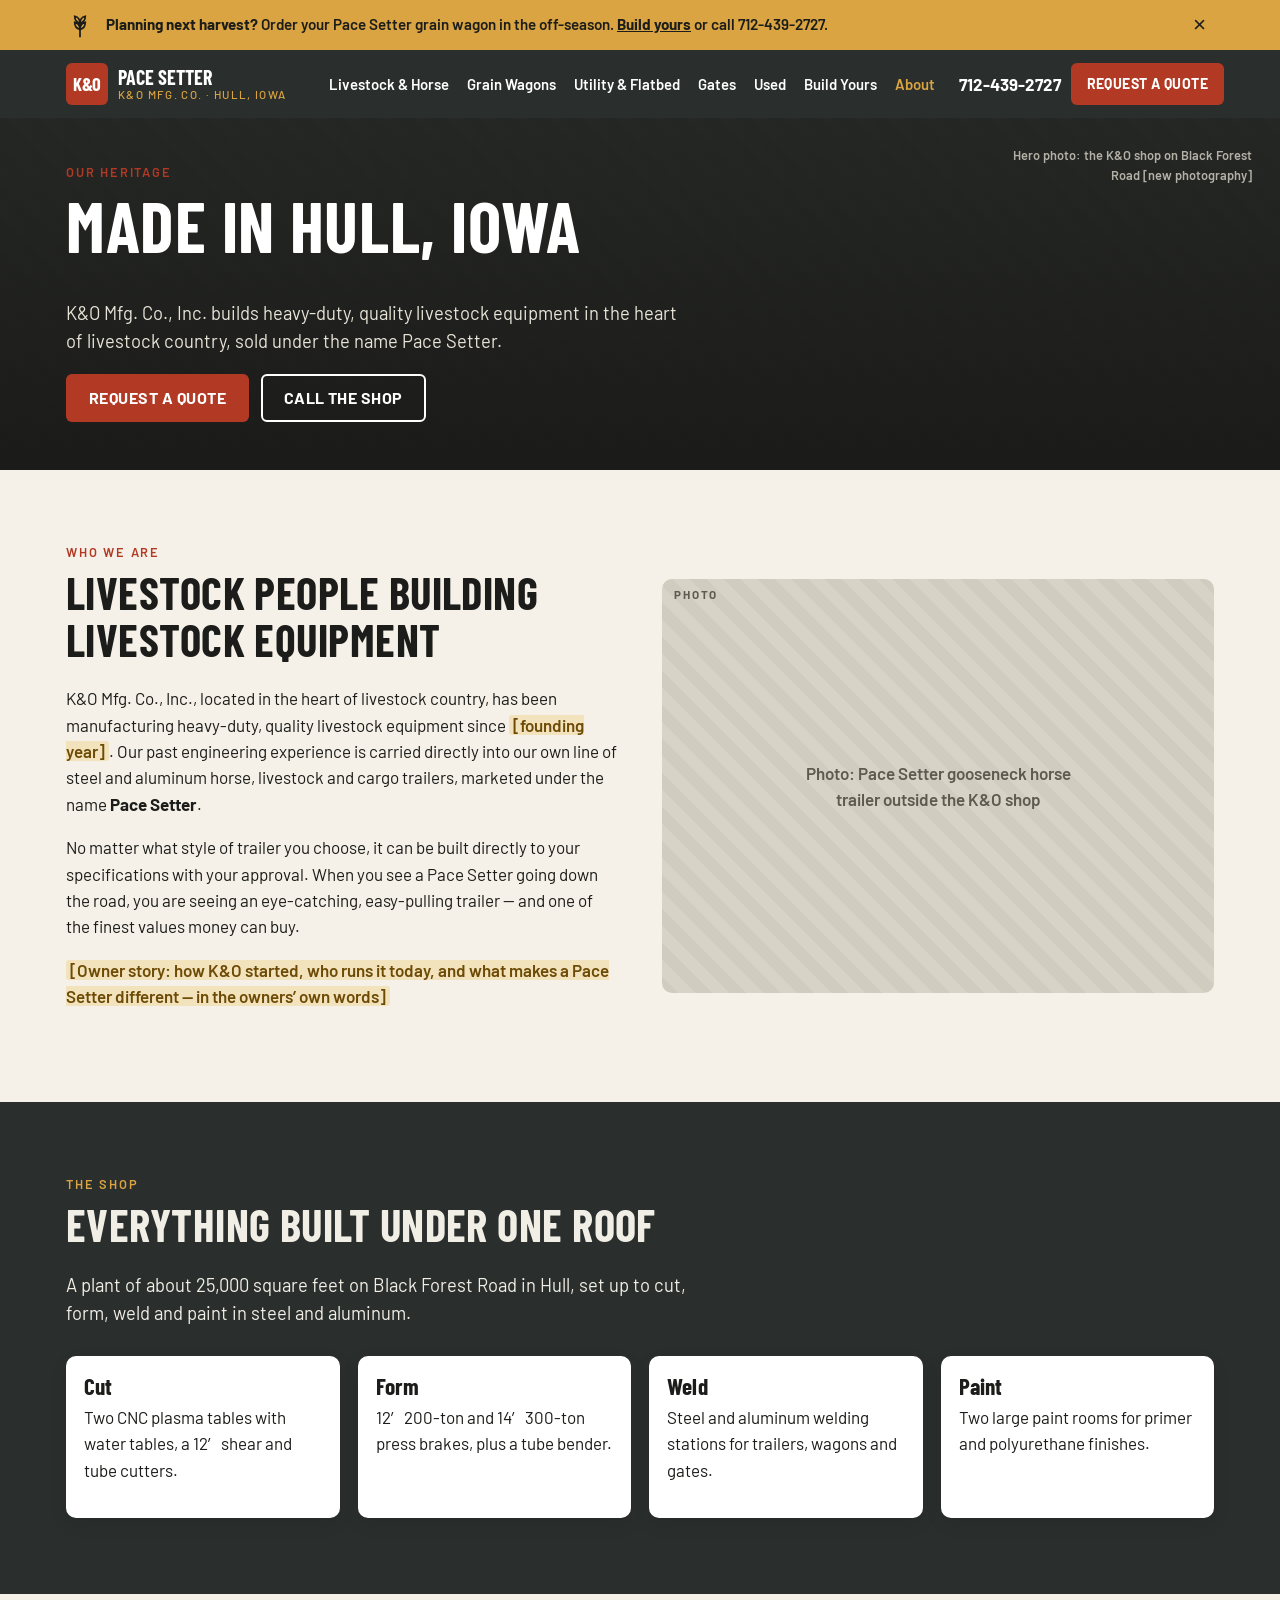
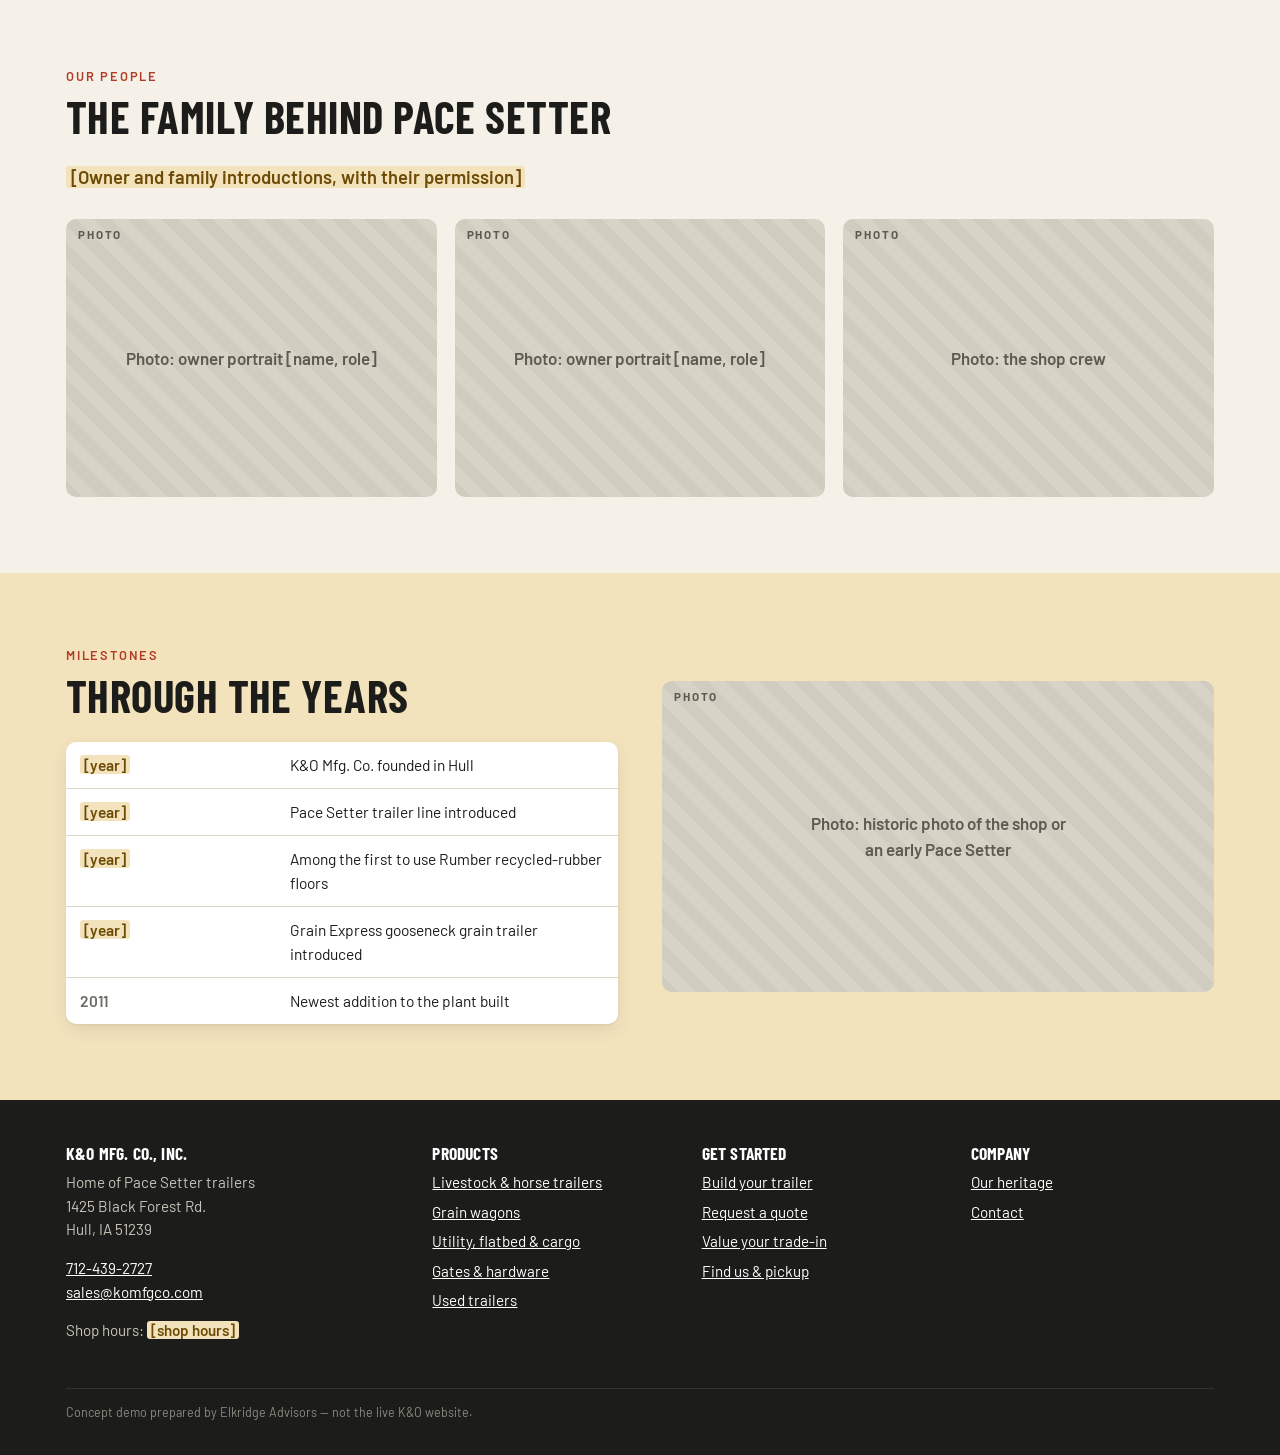
==== about.html @ 64f4004f "K&O concept demo website Co-Authored-By: Claude Opus 5.5 <noreply@anthropic.com>" ====
<!DOCTYPE html>
<html lang="en">
<head>
<meta charset="utf-8">
<meta name="viewport" content="width=device-width, initial-scale=1">
<title>About K&amp;O &amp; Pace Setter | Pace Setter Trailers by K&amp;O Mfg. Co.</title>
<meta name="description" content="K&O Mfg. Co., Inc. of Hull, Iowa, builder of Pace Setter trailers, grain wagons and livestock equipment.">
<link rel="preconnect" href="https://fonts.googleapis.com">
<link rel="preconnect" href="https://fonts.gstatic.com" crossorigin>
<link href="https://fonts.googleapis.com/css2?family=Barlow:wght@400;500;600;700&family=Barlow+Condensed:wght@600;700&display=swap" rel="stylesheet">
<link rel="stylesheet" href="assets/site.css">
<script src="assets/site.js" defer></script>
</head>
<body>
<a href="#main" class="ph-text" style="position:absolute;left:-9999px">Skip to content</a>
<div class="harvest" id="harvest-banner" role="region" aria-label="Seasonal notice">
  <div class="wrap">
    <svg class="harvest-icon" viewBox="0 0 32 32" aria-hidden="true"><path d="M16 30V10M16 14c-4-1-6-4-6-8 4 1 6 4 6 8zm0 0c4-1 6-4 6-8-4 1-6 4-6 8zm0 7c-4-1-6-4-6-8 4 1 6 4 6 8zm0 0c4-1 6-4 6-8-4 1-6 4-6 8z" fill="none" stroke="#1c1d1a" stroke-width="2"/></svg>
    <div class="msg"></div>
    <button class="close" type="button" aria-label="Dismiss notice">&times;</button>
  </div>
</div>
<header class="site-header">
  <div class="wrap">
    <a class="brand" href="index.html" aria-label="K&amp;O Mfg. Co. home">
      <span class="brand-mark">K&amp;O</span>
      <span class="brand-name">Pace Setter<small>K&amp;O Mfg. Co. &middot; Hull, Iowa</small></span>
    </a>
    <button class="nav-toggle" type="button" aria-expanded="false" aria-controls="site-nav" aria-label="Menu">&#9776;</button>
    <nav class="site-nav" id="site-nav" aria-label="Main"><a href="livestock-horse-trailers.html">Livestock &amp; Horse</a><a href="grain-wagons.html">Grain Wagons</a><a href="utility-flatbed.html">Utility &amp; Flatbed</a><a href="gates-hardware.html">Gates</a><a href="used-trailers.html">Used</a><a href="build.html">Build Yours</a><a href="about.html" aria-current="page">About</a></nav>
    <div class="header-actions">
      <a class="tel-link" href="tel:+17124392727">712-439-2727</a>
      <a class="btn btn-primary" href="contact.html">Request a quote</a>
    </div>
  </div>
</header>
<main id="main">

<section class="hero short">
  <div class="hero-media"><div class="photo ph " role="img" aria-label="Photo placeholder"><span>Hero photo: the K&amp;O shop on Black Forest Road [new photography]</span></div></div>
  <div class="wrap">
    <span class="eyebrow">Our heritage</span>
    <h1>Made in Hull, Iowa</h1>
    <p class="lead">K&amp;O Mfg. Co., Inc. builds heavy-duty, quality livestock equipment in the heart of livestock country, sold under the name Pace Setter.</p>
    <div class="btn-row"><a class="btn btn-primary" href="contact.html">Request a quote</a><a class="btn btn-ghost" href="tel:+17124392727">Call the shop</a></div>
  </div>
</section>

<section>
  <div class="wrap split">
    <div>
      <span class="eyebrow">Who we are</span>
      <h2>Livestock people building livestock equipment</h2>
      <p>K&amp;O Mfg. Co., Inc., located in the heart of livestock country, has been manufacturing heavy-duty, quality livestock equipment since <span class="ph-text">[founding year]</span>. Our past engineering experience is carried directly into our own line of steel and aluminum horse, livestock and cargo trailers, marketed under the name <strong>Pace Setter</strong>.</p>
      <p>No matter what style of trailer you choose, it can be built directly to your specifications with your approval. When you see a Pace Setter going down the road, you are seeing an eye-catching, easy-pulling trailer &mdash; and one of the finest values money can buy.</p>
      <p><span class="ph-text">[Owner story: how K&amp;O started, who runs it today, and what makes a Pace Setter different &mdash; in the owners&rsquo; own words]</span></p>
    </div>
    <figure class="photo "><img src="http://www.komfgco.com/_wp_generated/pp485b1750_0a_06.jpg" alt="Pace Setter gooseneck horse trailer outside the K&amp;O shop" loading="lazy"><figcaption>Photo: komfgco.com</figcaption></figure>
  </div>
</section>

<section class="dark">
  <div class="wrap">
    <div class="section-head">
      <span class="eyebrow">The shop</span>
      <h2>Everything built under one roof</h2>
      <p class="lead">A plant of about 25,000 square feet on Black Forest Road in Hull, set up to cut, form, weld and paint in steel and aluminum.</p>
    </div>
    <div class="cards four" style="color:var(--ink)">
      <div class="card"><div class="card-body"><h3>Cut</h3><p>Two CNC plasma tables with water tables, a 12&prime; shear and tube cutters.</p></div></div>
      <div class="card"><div class="card-body"><h3>Form</h3><p>12&prime; 200-ton and 14&prime; 300-ton press brakes, plus a tube bender.</p></div></div>
      <div class="card"><div class="card-body"><h3>Weld</h3><p>Steel and aluminum welding stations for trailers, wagons and gates.</p></div></div>
      <div class="card"><div class="card-body"><h3>Paint</h3><p>Two large paint rooms for primer and polyurethane finishes.</p></div></div>
    </div>
  </div>
</section>

<section>
  <div class="wrap">
    <div class="section-head">
      <span class="eyebrow">Our people</span>
      <h2>The family behind Pace Setter</h2>
      <p class="lead"><span class="ph-text">[Owner and family introductions, with their permission]</span></p>
    </div>
    <div class="cards three"><div class="photo ph " role="img" aria-label="Photo placeholder"><span>Photo: owner portrait [name, role]</span></div><div class="photo ph " role="img" aria-label="Photo placeholder"><span>Photo: owner portrait [name, role]</span></div><div class="photo ph " role="img" aria-label="Photo placeholder"><span>Photo: the shop crew</span></div></div>
  </div>
</section>

<section class="band-wheat">
  <div class="wrap split">
    <div>
      <span class="eyebrow">Milestones</span>
      <h2>Through the years</h2>
      <table class="specs">
        <tr><th><span class="ph-text">[year]</span></th><td>K&amp;O Mfg. Co. founded in Hull</td></tr>
        <tr><th><span class="ph-text">[year]</span></th><td>Pace Setter trailer line introduced</td></tr>
        <tr><th><span class="ph-text">[year]</span></th><td>Among the first to use Rumber recycled-rubber floors</td></tr>
        <tr><th><span class="ph-text">[year]</span></th><td>Grain Express gooseneck grain trailer introduced</td></tr>
        <tr><th>2011</th><td>Newest addition to the plant built</td></tr>
      </table>
    </div>
    <div class="photo ph wide" role="img" aria-label="Photo placeholder"><span>Photo: historic photo of the shop or an early Pace Setter</span></div>
  </div>
</section>
</main>
<footer class="site-footer">
  <div class="wrap">
    <div class="footer-grid">
      <div>
        <h4>K&amp;O Mfg. Co., Inc.</h4>
        <p>Home of Pace Setter trailers<br>1425 Black Forest Rd.<br>Hull, IA 51239</p>
        <p><a href="tel:+17124392727">712-439-2727</a><br><a href="mailto:sales@komfgco.com">sales@komfgco.com</a></p>
        <p>Shop hours: <span class="ph-text">[shop hours]</span></p>
      </div>
      <div>
        <h4>Products</h4>
        <ul>
          <li><a href="livestock-horse-trailers.html">Livestock &amp; horse trailers</a></li>
          <li><a href="grain-wagons.html">Grain wagons</a></li>
          <li><a href="utility-flatbed.html">Utility, flatbed &amp; cargo</a></li>
          <li><a href="gates-hardware.html">Gates &amp; hardware</a></li>
          <li><a href="used-trailers.html">Used trailers</a></li>
        </ul>
      </div>
      <div>
        <h4>Get started</h4>
        <ul>
          <li><a href="build.html">Build your trailer</a></li>
          <li><a href="contact.html">Request a quote</a></li>
          <li><a href="used-trailers.html#trade">Value your trade-in</a></li>
          <li><a href="index.html#find-us">Find us &amp; pickup</a></li>
        </ul>
      </div>
      <div>
        <h4>Company</h4>
        <ul>
          <li><a href="about.html">Our heritage</a></li>
          <li><a href="contact.html">Contact</a></li>
        </ul>
      </div>
    </div>
    <p class="demo-line">Concept demo prepared by Elkridge Advisors &mdash; not the live K&amp;O website.</p>
  </div>
</footer>
<nav class="action-bar" aria-label="Quick actions">
  <a href="tel:+17124392727"><span aria-hidden="true">&#9742;</span>Call the shop</a>
  <a href="contact.html"><span aria-hidden="true">&#9998;</span>Get a quote</a>
  <a href="build.html"><span aria-hidden="true">&#9881;</span>Build yours</a>
</nav>
</body>
</html>
---- assets/site.css ----
/* K&O Mfg. Co. / Pace Setter concept site. Mobile-first; breakpoints at 700px and 1000px. */
:root {
  --ink: #1c1d1a;
  --steel: #2a2e2c;
  --steel-2: #383d3a;
  --rust: #b23a24;
  --rust-dark: #8f2c1a;
  --wheat: #d9a441;
  --wheat-soft: #f3e3bd;
  --field: #4b5e3a;
  --paper: #f5f1e8;
  --card: #ffffff;
  --line: #ddd5c4;
  --muted: #6b6a62;
  --ph: #d8d3c7;
  --radius: 10px;
  --wrap: 1180px;
  --shadow: 0 1px 2px rgba(0,0,0,.06), 0 6px 18px rgba(0,0,0,.08);
}

* { box-sizing: border-box; }
html { scroll-behavior: smooth; }
body {
  margin: 0;
  background: var(--paper);
  color: var(--ink);
  font: 400 17px/1.55 "Barlow", system-ui, sans-serif;
  padding-bottom: 64px; /* room for the mobile action bar */
}
img { max-width: 100%; display: block; }
a { color: var(--rust); }
h1, h2, h3, h4 {
  font-family: "Barlow Condensed", "Arial Narrow", sans-serif;
  font-weight: 700;
  line-height: 1.05;
  margin: 0 0 .5em;
  letter-spacing: .01em;
}
h1 { font-size: clamp(2.4rem, 7vw, 4.4rem); text-transform: uppercase; }
h2 { font-size: clamp(1.9rem, 4.5vw, 2.8rem); text-transform: uppercase; }
h3 { font-size: 1.45rem; }
p { margin: 0 0 1em; }
.wrap { max-width: var(--wrap); margin: 0 auto; padding: 0 16px; }
.eyebrow {
  font: 600 .8rem/1 "Barlow", sans-serif;
  letter-spacing: .14em;
  text-transform: uppercase;
  color: var(--rust);
  margin-bottom: .8em;
  display: block;
}
.dark .eyebrow { color: var(--wheat); }
.lead { font-size: 1.15rem; max-width: 62ch; }
.muted { color: var(--muted); }
.ph-text { background: var(--wheat-soft); color: #6d4b06; padding: 0 .25em; border-radius: 3px; font-weight: 600; }
.dark .ph-text { background: rgba(217,164,65,.22); color: var(--wheat-soft); }

/* Buttons */
.btn {
  display: inline-flex; align-items: center; justify-content: center; gap: .5em;
  min-height: 48px; padding: .7em 1.3em;
  border-radius: 6px; border: 2px solid transparent;
  font: 700 1rem/1 "Barlow", sans-serif; letter-spacing: .03em; text-transform: uppercase;
  text-decoration: none; cursor: pointer;
}
.btn-primary { background: var(--rust); color: #fff; }
.btn-primary:hover { background: var(--rust-dark); }
.btn-wheat { background: var(--wheat); color: var(--ink); }
.btn-wheat:hover { background: #c8922f; }
.btn-ghost { border-color: currentColor; color: inherit; background: transparent; }
.btn-ghost:hover { background: rgba(255,255,255,.08); }
.btn-row { display: flex; flex-wrap: wrap; gap: 12px; }

/* Harvest banner */
.harvest {
  display: none;
  background: var(--wheat); color: var(--ink);
  font-weight: 600; font-size: .95rem;
}
.harvest.show { display: block; }
.harvest .wrap { display: flex; align-items: center; gap: 12px; padding-top: 10px; padding-bottom: 10px; }
.harvest a { color: var(--ink); font-weight: 700; }
.harvest .close { margin-left: auto; background: none; border: 0; font-size: 1.4rem; line-height: 1; cursor: pointer; color: var(--ink); padding: 4px 8px; }
.harvest-icon { flex: none; width: 28px; height: 28px; }

/* Header */
.site-header { background: var(--steel); color: #fff; position: sticky; top: 0; z-index: 50; }
.site-header .wrap { display: flex; align-items: center; gap: 16px; min-height: 68px; }
.brand { display: flex; align-items: center; gap: 10px; color: #fff; text-decoration: none; }
.brand-mark {
  width: 42px; height: 42px; border-radius: 6px; background: var(--rust);
  display: grid; place-items: center;
  font: 700 1.15rem/1 "Barlow Condensed", sans-serif; letter-spacing: -.02em;
}
.brand-name { font: 700 1.25rem/1 "Barlow Condensed", sans-serif; text-transform: uppercase; }
.brand-name small { display: block; white-space: nowrap; font: 500 .72rem/1.3 "Barlow", sans-serif; letter-spacing: .12em; color: var(--wheat); }
.nav-toggle {
  margin-left: auto; background: none; border: 2px solid rgba(255,255,255,.35); color: #fff;
  border-radius: 6px; width: 46px; height: 42px; cursor: pointer; font-size: 1.3rem;
}
.site-nav { display: none; }
.site-nav.open {
  display: block; position: absolute; left: 0; right: 0; top: 100%;
  background: var(--steel); border-top: 1px solid rgba(255,255,255,.1); padding: 8px 16px 16px;
}
.site-nav a { display: block; color: #fff; text-decoration: none; padding: 12px 4px; font-weight: 600; border-bottom: 1px solid rgba(255,255,255,.08); }
.site-nav a[aria-current="page"] { color: var(--wheat); }
.header-actions { display: none; }

/* Mobile action bar */
.action-bar {
  position: fixed; left: 0; right: 0; bottom: 0; z-index: 60;
  display: grid; grid-template-columns: repeat(3, 1fr);
  background: var(--ink); border-top: 3px solid var(--rust);
}
.action-bar a {
  color: #fff; text-decoration: none; text-align: center; padding: 10px 4px 12px;
  font: 700 .8rem/1.1 "Barlow", sans-serif; text-transform: uppercase; letter-spacing: .05em;
}
.action-bar a span { display: block; font-size: 1.2rem; margin-bottom: 2px; }
.action-bar a:first-child { background: var(--rust); }

/* Sections */
section { padding: 56px 0; }
.dark { background: var(--steel); color: #f1eee6; }
.dark a:not(.btn) { color: var(--wheat); }
.band-wheat { background: var(--wheat-soft); }
.section-head { margin-bottom: 28px; max-width: 760px; }

/* Hero */
.hero { position: relative; color: #fff; background: var(--ink); padding: 0; overflow: hidden; }
.hero-media { position: absolute; inset: 0; }
.hero-media .photo { height: 100%; width: 100%; aspect-ratio: auto; border-radius: 0; }
.hero-media .photo.ph span { position: absolute; right: 12px; top: 12px; max-width: 40ch; font-size: .8rem; text-align: right; z-index: 1; }
.hero-media::after {
  content: ""; position: absolute; inset: 0;
  background: linear-gradient(180deg, rgba(20,20,18,.55) 0%, rgba(20,20,18,.82) 100%);
}
.hero .wrap { position: relative; z-index: 2; padding-top: 72px; padding-bottom: 72px; }
.hero p.lead { color: #e9e4d8; }
.hero.short .wrap { padding-top: 48px; padding-bottom: 48px; }

/* Photos and placeholders */
.photo {
  position: relative; background: var(--ph); border-radius: var(--radius); overflow: hidden;
  aspect-ratio: 4 / 3; margin: 0;
}
.photo img { width: 100%; height: 100%; object-fit: cover; }
.photo figcaption {
  position: absolute; left: 8px; bottom: 8px;
  background: rgba(0,0,0,.6); color: #fff; font-size: .72rem; padding: 3px 7px; border-radius: 4px;
}
.photo.wide { aspect-ratio: 16 / 9; }
.photo.tall { aspect-ratio: 3 / 4; }
.photo.ph, .photo.ph-fail {
  display: grid; place-items: center; text-align: center;
  background:
    repeating-linear-gradient(45deg, rgba(0,0,0,.035) 0 12px, transparent 12px 24px),
    var(--ph);
  color: #5e5a50;
}
.photo.ph::before, .photo.ph-fail::before {
  content: "PHOTO"; position: absolute; top: 10px; left: 12px;
  font: 700 .72rem/1 "Barlow", sans-serif; letter-spacing: .16em;
}
.photo.ph span, .photo.ph-fail span { padding: 16px; font-weight: 600; max-width: 30ch; }
.photo.ph-fail figcaption { display: none; }
.hero .photo.ph { background-color: #3b3f3c; color: #b3b0a6; }
.hero .photo.ph::before { display: none; }
@media (max-width: 699px) { .hero-media .photo.ph span { display: none; } }

/* Grids and cards */
.grid { display: grid; gap: 18px; }
.cards { display: grid; gap: 18px; grid-template-columns: 1fr; }
.card {
  background: var(--card); border-radius: var(--radius); box-shadow: var(--shadow);
  overflow: hidden; display: flex; flex-direction: column;
}
.card .photo { border-radius: 0; }
.card-body { padding: 18px; display: flex; flex-direction: column; gap: 6px; flex: 1; }
.card-body h3 { margin: 0; }
.card-body .more { margin-top: auto; font-weight: 700; text-decoration: none; text-transform: uppercase; font-size: .9rem; letter-spacing: .05em; }
a.card { color: inherit; text-decoration: none; transition: transform .15s; }
a.card:hover { transform: translateY(-3px); }
.tag {
  display: inline-block; background: var(--paper); border: 1px solid var(--line);
  border-radius: 999px; padding: 2px 10px; font-size: .78rem; font-weight: 600; color: var(--muted);
}

.split { display: grid; gap: 28px; align-items: center; }
.checklist { list-style: none; padding: 0; margin: 0 0 1em; display: grid; gap: 8px; }
.checklist li { padding-left: 28px; position: relative; }
.checklist li::before {
  content: ""; position: absolute; left: 0; top: .35em; width: 16px; height: 16px; border-radius: 3px;
  background: var(--rust) url("data:image/svg+xml,%3Csvg xmlns='http://www.w3.org/2000/svg' viewBox='0 0 16 16'%3E%3Cpath d='M3.5 8.5l3 3 6-7' fill='none' stroke='white' stroke-width='2.2'/%3E%3C/svg%3E") center/12px no-repeat;
}
.dark .checklist li::before { background-color: var(--wheat); }

.specs { width: 100%; border-collapse: collapse; background: var(--card); border-radius: var(--radius); overflow: hidden; box-shadow: var(--shadow); font-size: .97rem; }
.specs th, .specs td { text-align: left; padding: 11px 14px; border-bottom: 1px solid var(--line); vertical-align: top; }
.specs th { width: 38%; font-weight: 600; color: var(--muted); }
.specs tr:last-child th, .specs tr:last-child td { border-bottom: 0; }
.source { font-size: .8rem; color: var(--muted); margin-top: 8px; }

.gallery { display: grid; gap: 10px; grid-template-columns: repeat(2, 1fr); }

.callout {
  border-radius: var(--radius); padding: 26px; background: var(--field); color: #fff;
  display: grid; gap: 14px;
}
.callout h3 { margin: 0; font-size: 1.7rem; text-transform: uppercase; }
.callout.rust { background: var(--rust); }

.quote-card { background: var(--card); border-left: 5px solid var(--wheat); padding: 16px 18px; border-radius: 6px; box-shadow: var(--shadow); }
.quote-card p { margin: 0; font-size: 1.05rem; }

.subnav { display: flex; gap: 8px; overflow-x: auto; padding: 14px 0; }
.subnav a { white-space: nowrap; text-decoration: none; color: var(--ink); background: var(--card); border: 1px solid var(--line); padding: 8px 14px; border-radius: 999px; font-weight: 600; font-size: .92rem; }

/* Map area */
.map-box { background: #e7e1d2; border-radius: var(--radius); overflow: hidden; position: relative; aspect-ratio: 4 / 3; }
.map-box svg { width: 100%; height: 100%; }
.map-legend { display: grid; gap: 10px; }
.map-legend .row { display: flex; gap: 10px; align-items: flex-start; background: var(--card); padding: 12px 14px; border-radius: 8px; box-shadow: var(--shadow); }
.pin { flex: none; width: 14px; height: 14px; border-radius: 50%; margin-top: 5px; }
.pin.factory { background: var(--rust); }
.pin.dealer { background: transparent; border: 2px dashed var(--field); }

/* Forms */
form .field { display: grid; gap: 6px; margin-bottom: 16px; }
label, legend { font-weight: 600; font-size: .95rem; }
input[type=text], input[type=email], input[type=tel], input[type=number], select, textarea {
  width: 100%; min-height: 48px; padding: 10px 12px; border: 1.5px solid #c9c1ae; border-radius: 6px;
  font: inherit; background: #fff; color: var(--ink);
}
textarea { min-height: 120px; resize: vertical; }
input:focus, select:focus, textarea:focus, .btn:focus-visible, .opt input:focus-visible + span { outline: 3px solid var(--wheat); outline-offset: 1px; }
fieldset { border: 0; padding: 0; margin: 0 0 18px; }
.form-card { background: var(--card); border-radius: var(--radius); box-shadow: var(--shadow); padding: 22px; }
.two { display: grid; gap: 0 16px; }
.demo-note { font-size: .85rem; background: var(--wheat-soft); border-radius: 6px; padding: 10px 12px; color: #5d4105; }
.confirm { display: none; border: 2px solid var(--field); background: #eef2e8; border-radius: var(--radius); padding: 20px; }
.confirm.show { display: block; }
.confirm pre { white-space: pre-wrap; font: .9rem/1.45 ui-monospace, Consolas, monospace; background: #fff; padding: 12px; border-radius: 6px; }

/* Option chips (configurator and forms) */
.opts { display: flex; flex-wrap: wrap; gap: 10px; }
.opt { position: relative; }
.opt input { position: absolute; opacity: 0; inset: 0; cursor: pointer; }
.opt span {
  display: block; padding: 11px 16px; min-height: 46px; border-radius: 8px; border: 2px solid #c9c1ae; background: #fff;
  font-weight: 600; cursor: pointer;
}
.opt span small { display: block; font-weight: 400; color: var(--muted); font-size: .8rem; }
.opt input:checked + span { border-color: var(--rust); background: #fbeee9; box-shadow: inset 0 0 0 1px var(--rust); }

/* Configurator */
.builder { display: grid; gap: 22px; }
.step { background: var(--card); border-radius: var(--radius); box-shadow: var(--shadow); padding: 20px; }
.step h3 { display: flex; gap: 10px; align-items: center; }
.step-num { width: 30px; height: 30px; border-radius: 50%; background: var(--steel); color: #fff; display: grid; place-items: center; font-size: 1rem; flex: none; }
.step .hint { font-size: .88rem; color: var(--muted); margin: -4px 0 12px; }
.type-grid { display: grid; grid-template-columns: repeat(2, 1fr); gap: 10px; }
.type-grid .opt span { text-align: center; height: 100%; }
.summary { background: var(--steel); color: #fff; border-radius: var(--radius); padding: 22px; position: sticky; top: 84px; }
.summary h3 { color: var(--wheat); text-transform: uppercase; }
.summary dl { margin: 0 0 16px; display: grid; grid-template-columns: auto 1fr; gap: 6px 14px; font-size: .95rem; }
.summary dt { color: #b9b6ac; }
.summary dd { margin: 0; font-weight: 600; }
.summary a { color: var(--wheat); }
.summary .muted { color: #b9b6ac; }
.summary .btn { width: 100%; margin-top: 8px; }
.range-out { font: 700 1.6rem/1 "Barlow Condensed", sans-serif; color: var(--rust); }
input[type=range] { width: 100%; accent-color: var(--rust); }

/* Used inventory */
.inv-meta { display: flex; flex-wrap: wrap; gap: 6px; }
.badge { position: absolute; top: 10px; right: 10px; background: var(--rust); color: #fff; font: 700 .75rem/1 "Barlow", sans-serif; padding: 6px 9px; border-radius: 4px; text-transform: uppercase; letter-spacing: .06em; z-index: 1; }

/* Footer */
.site-footer { background: var(--ink); color: #c9c5ba; padding: 44px 0 20px; font-size: .95rem; }
.site-footer a { color: #fff; }
.site-footer h4 { color: #fff; font-size: 1.1rem; text-transform: uppercase; }
.footer-grid { display: grid; gap: 26px; }
.footer-grid ul { list-style: none; padding: 0; margin: 0; display: grid; gap: 6px; }
.demo-line { border-top: 1px solid rgba(255,255,255,.1); margin-top: 30px; padding-top: 14px; font-size: .78rem; color: #8c897f; }

@media (min-width: 700px) {
  .cards { grid-template-columns: repeat(2, 1fr); }
  .gallery { grid-template-columns: repeat(3, 1fr); }
  .two { grid-template-columns: 1fr 1fr; }
  .split { grid-template-columns: 1fr 1fr; gap: 44px; }
  .split.flip > :first-child { order: 2; }
  .type-grid { grid-template-columns: repeat(3, 1fr); }
  .footer-grid { grid-template-columns: 1.4fr 1fr 1fr; }
  section { padding: 76px 0; }
}
@media (min-width: 1000px) {
  body { padding-bottom: 0; }
  .action-bar { display: none; }
  .nav-toggle { display: none; }
  .site-nav, .site-nav.open { display: flex; position: static; padding: 0; background: none; border: 0; margin-left: 18px; gap: 2px; }
  .site-nav a { border: 0; padding: 8px 8px; font-size: .93rem; white-space: nowrap; }
  .site-nav a:hover { color: var(--wheat); }
  .header-actions { display: flex; gap: 10px; margin-left: auto; align-items: center; }
  .header-actions .btn { white-space: nowrap; min-height: 42px; padding: .55em 1em; font-size: .88rem; }
  .tel-link { color: #fff; font-weight: 700; text-decoration: none; white-space: nowrap; }
  .cards.three { grid-template-columns: repeat(3, 1fr); }
  .cards.four { grid-template-columns: repeat(4, 1fr); }
  .gallery.four { grid-template-columns: repeat(4, 1fr); }
  .builder { grid-template-columns: 1.6fr 1fr; align-items: start; }
  .hero .wrap { padding-top: 120px; padding-bottom: 120px; }
  .footer-grid { grid-template-columns: 1.4fr 1fr 1fr 1fr; }
}
@media (prefers-reduced-motion: reduce) {
  html { scroll-behavior: auto; }
  a.card { transition: none; }
}
@media (min-width: 1000px) and (max-width: 1199px) {
  .tel-link, .brand-name small { display: none; }
}
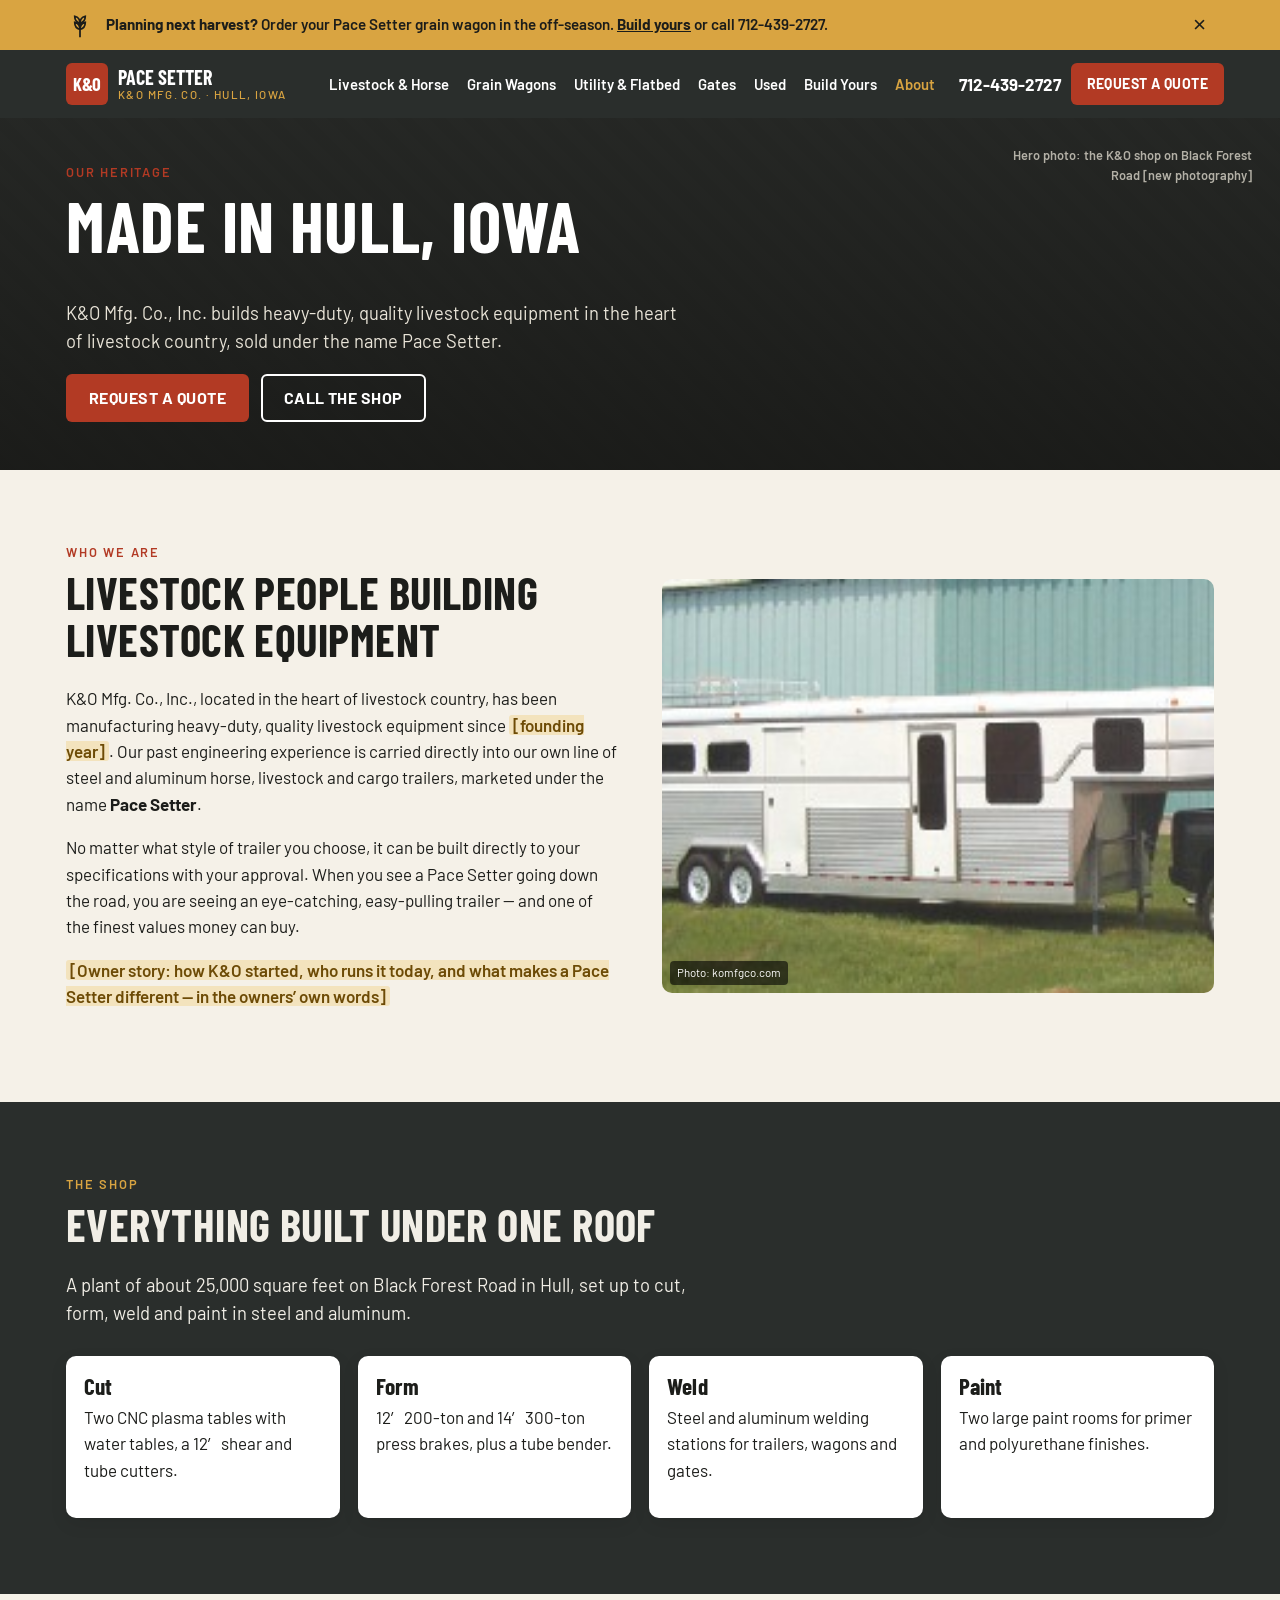
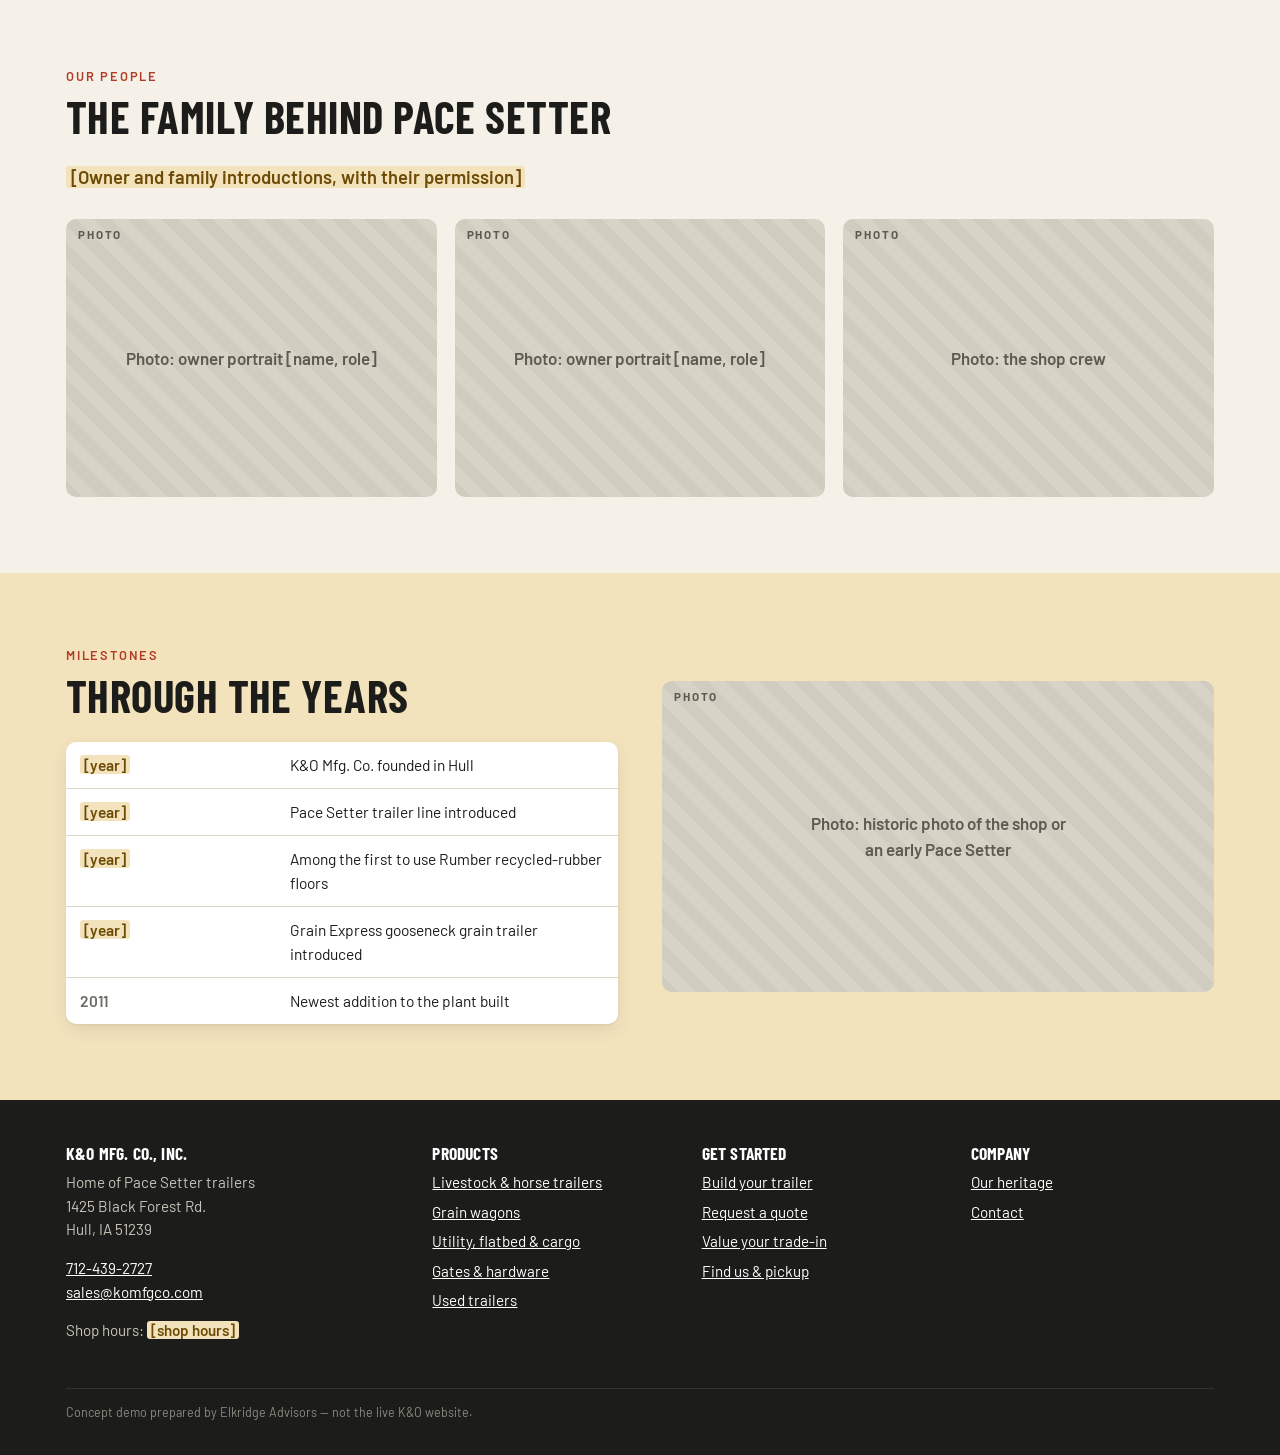
==== commit 008ba45a: "Serve the photos from the site so they load over https Co-Authored-By: Claude Opus 5.5 <noreply@anth" ====
--- a/about.html
+++ b/about.html
@@ -55,7 +55,7 @@
       <p>No matter what style of trailer you choose, it can be built directly to your specifications with your approval. When you see a Pace Setter going down the road, you are seeing an eye-catching, easy-pulling trailer &mdash; and one of the finest values money can buy.</p>
       <p><span class="ph-text">[Owner story: how K&amp;O started, who runs it today, and what makes a Pace Setter different &mdash; in the owners&rsquo; own words]</span></p>
     </div>
-    <figure class="photo "><img src="http://www.komfgco.com/_wp_generated/pp485b1750_0a_06.jpg" alt="Pace Setter gooseneck horse trailer outside the K&amp;O shop" loading="lazy"><figcaption>Photo: komfgco.com</figcaption></figure>
+    <figure class="photo "><img src="assets/img/pp485b1750_0a_06.jpg" alt="Pace Setter gooseneck horse trailer outside the K&amp;O shop" loading="lazy"><figcaption>Photo: komfgco.com</figcaption></figure>
   </div>
 </section>
 
